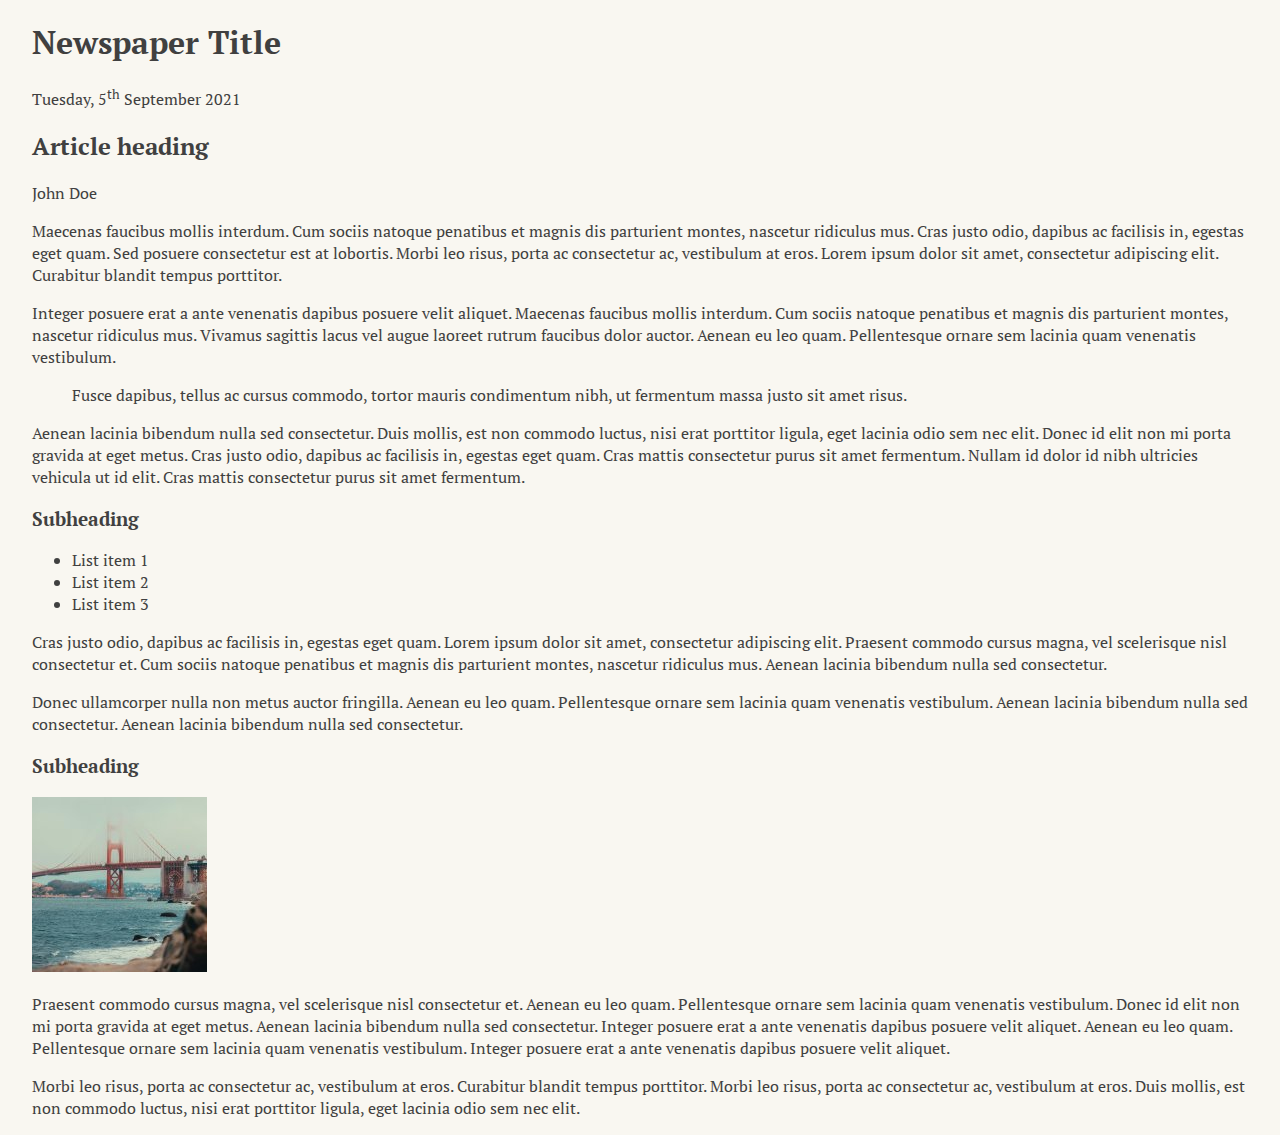
==== chapter04 - responsive web newspaper layout/index.html @ 20963c90 "Chapter 4 project setup" ====
<!doctype html>

<html lang="en-US">
<head>
    <meta charset="utf-8">
    <meta content="width=device-width, initial-scale=1" name="viewport">

    <title>Chapter 4 - Creating a responsive web newspaper layout</title>

    <link href="styles.css?v=1.0" rel="stylesheet">
</head>
<body>
<h1>Newspaper Title</h1>
<div class="time">
    <time datetime="2021-09-07">Tuesday, 5<sup>th</sup> September 2021</time>
</div>
<article>
    <h2>Article heading</h2>
    <div class="author">John Doe</div>
    <p>Maecenas faucibus mollis interdum. Cum sociis natoque penatibus et magnis dis parturient montes, nascetur
        ridiculus mus. Cras justo odio, dapibus ac facilisis in, egestas eget quam. Sed posuere consectetur est at
        lobortis. Morbi leo risus, porta ac consectetur ac, vestibulum at eros. Lorem ipsum dolor sit amet, consectetur
        adipiscing elit. Curabitur blandit tempus porttitor.</p>
    <p>Integer posuere erat a ante venenatis dapibus posuere velit aliquet. Maecenas faucibus mollis interdum. Cum
        sociis natoque penatibus et magnis dis parturient montes, nascetur ridiculus mus. Vivamus sagittis lacus vel
        augue laoreet rutrum faucibus
        dolor auctor. Aenean eu leo quam. Pellentesque ornare sem lacinia quam venenatis vestibulum.</p>
    <blockquote>
        Fusce dapibus, tellus ac cursus commodo, tortor mauris condimentum nibh, ut fermentum massa justo sit amet
        risus.
    </blockquote>
    <p>Aenean lacinia bibendum nulla sed consectetur. Duis mollis, est non commodo luctus, nisi erat porttitor ligula,
        eget lacinia odio sem nec elit. Donec id elit non mi porta gravida at eget metus. Cras justo odio, dapibus ac
        facilisis in, egestas eget
        quam. Cras mattis consectetur purus sit amet fermentum. Nullam id dolor id nibh ultricies vehicula ut id elit.
        Cras mattis consectetur purus sit amet fermentum.</p>
    <h3>Subheading</h3>
    <ul>
        <li>List item 1</li>
        <li>List item 2</li>
        <li>List item 3</li>
    </ul>
    <p>Cras justo odio, dapibus ac facilisis in, egestas eget quam. Lorem ipsum dolor sit amet, consectetur adipiscing
        elit. Praesent commodo cursus magna, vel scelerisque nisl consectetur et. Cum sociis natoque penatibus et magnis
        dis parturient montes,
        nascetur ridiculus mus. Aenean lacinia bibendum nulla sed consectetur.</p>
    <p>Donec ullamcorper nulla non metus auctor fringilla. Aenean eu leo quam. Pellentesque ornare sem lacinia quam
        venenatis vestibulum. Aenean lacinia bibendum nulla sed consectetur. Aenean lacinia bibendum nulla sed
        consectetur.</p>
    <h3>Subheading</h3>
    <img alt="" src="./image.jpg"/>
    <p>Praesent commodo cursus magna, vel scelerisque nisl consectetur et. Aenean eu leo quam. Pellentesque ornare sem
        lacinia quam venenatis vestibulum. Donec id elit non mi porta gravida at eget metus. Aenean lacinia bibendum
        nulla sed consectetur. Integer
        posuere erat a ante venenatis dapibus posuere velit aliquet. Aenean eu leo quam. Pellentesque ornare sem lacinia
        quam venenatis vestibulum. Integer posuere erat a ante venenatis dapibus posuere velit aliquet.</p>
    <p>Morbi leo risus, porta ac consectetur ac, vestibulum at eros. Curabitur blandit tempus porttitor. Morbi leo
        risus, porta ac consectetur ac, vestibulum at eros. Duis mollis, est non commodo luctus, nisi erat porttitor
        ligula, eget lacinia odio sem
        nec elit.</p>
</article>
</body>
</html>
---- chapter04 - responsive web newspaper layout/styles.css ----
@import url("https://fonts.googleapis.com/css2?family=PT+Serif&display=swap");

body {
  background-color: #f9f7f1;
  font-family: "PT Serif", serif;
  color: #404040;
  padding: 0 24px;
}
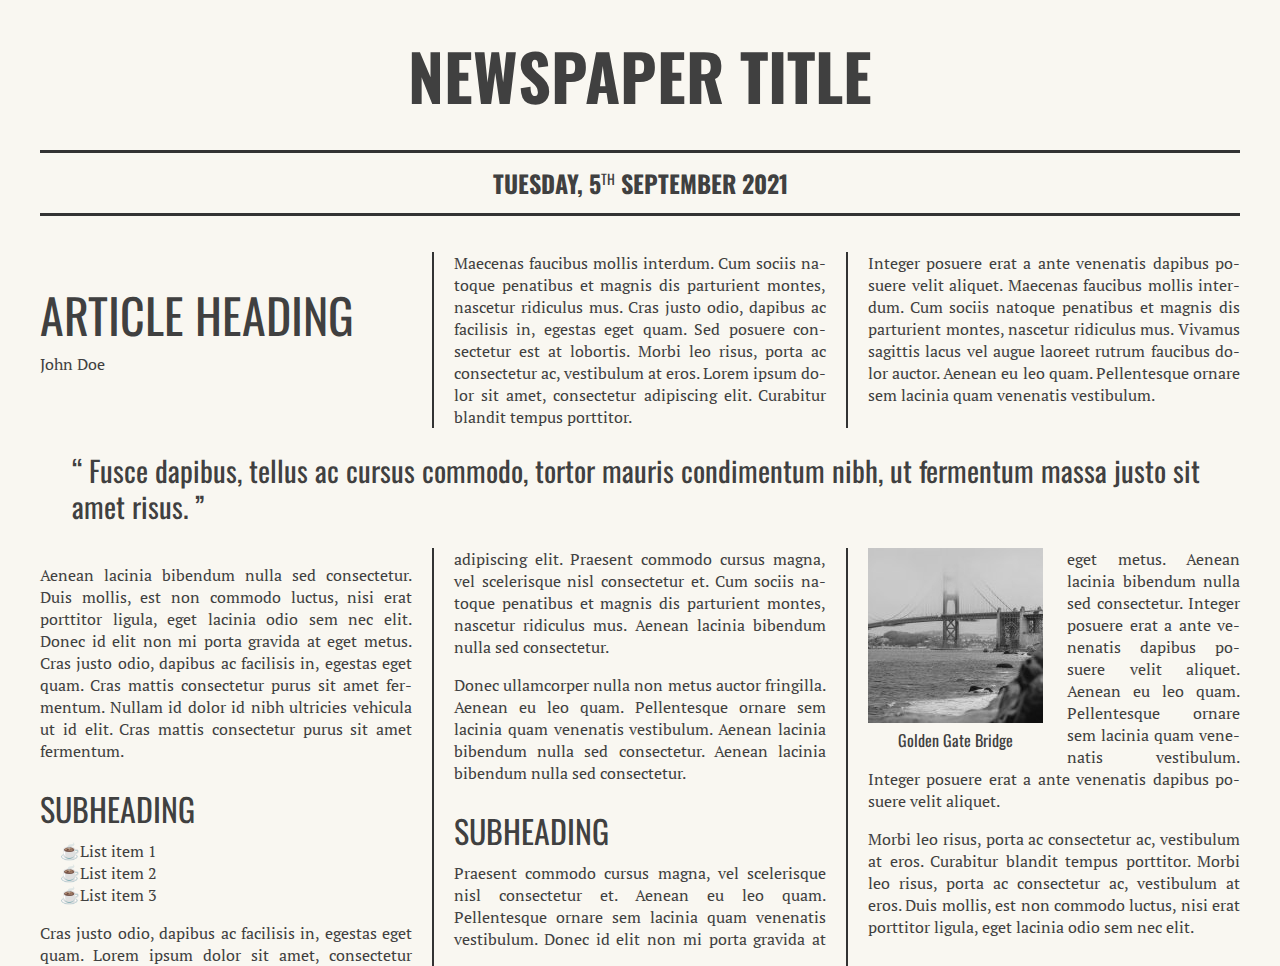
==== commit dd0a7f3e: "Applied multi column layout to the newspaper project" ====
--- a/chapter04 - responsive web newspaper layout/index.html
+++ b/chapter04 - responsive web newspaper layout/index.html
@@ -48,7 +48,10 @@
         venenatis vestibulum. Aenean lacinia bibendum nulla sed consectetur. Aenean lacinia bibendum nulla sed
         consectetur.</p>
     <h3>Subheading</h3>
-    <img alt="" src="./image.jpg"/>
+    <figure>
+        <img alt="" onerror="this.style.display='none'" src="./image.jpg"/>
+        <figcaption>Golden Gate Bridge</figcaption>
+    </figure>
     <p>Praesent commodo cursus magna, vel scelerisque nisl consectetur et. Aenean eu leo quam. Pellentesque ornare sem
         lacinia quam venenatis vestibulum. Donec id elit non mi porta gravida at eget metus. Aenean lacinia bibendum
         nulla sed consectetur. Integer
--- a/chapter04 - responsive web newspaper layout/styles.css
+++ b/chapter04 - responsive web newspaper layout/styles.css
@@ -1,8 +1,102 @@
-@import url("https://fonts.googleapis.com/css2?family=PT+Serif&display=swap");
+@import url("https://fonts.googleapis.com/css2?family=Oswald:wght@400;700&family=PT+Serif&display=swap");
+
+html {
+  background-color: #f9f7f1;
+}
 
 body {
-  background-color: #f9f7f1;
   font-family: "PT Serif", serif;
+  max-width: 1200px;
+  margin: 0 auto;
   color: #404040;
   padding: 0 24px;
 }
+
+h1 {
+  font: 700 4rem/1 "Oswald", sans-serif;
+  text-transform: uppercase;
+  text-align: center;
+}
+
+h2 {
+  font: 3rem/.95 "Oswald", sans-serif;
+  text-transform: uppercase;
+  margin-bottom: 16px;
+}
+
+h3 {
+  font: 2rem/.95 "Oswald", sans-serif;
+  text-transform: uppercase;
+  margin-bottom: 12px;
+}
+
+time {
+  font: 700 1.5rem "Oswald", sans-serif;
+  text-align: center;
+  text-transform: uppercase;
+
+  border-top: 3px solid #333333;
+  border-bottom: 3px solid #333333;
+  padding: 12px 0;
+
+  display: block;
+}
+
+time sup {
+  font-size: .875rem;
+  font-weight: normal;
+}
+
+blockquote {
+  font: 1.8rem/1.25 "Oswald", sans-serif;
+  margin: 1.5rem 2rem;
+}
+
+blockquote::before { content: open-quote; }
+
+blockquote::after { content: close-quote; }
+
+@counter-style hot-emoji {
+  system: cyclic;
+  symbols: "☕";
+  suffix: "";
+}
+
+article ul {
+  list-style-type: hot-emoji;
+}
+
+img { filter: grayscale(100%) }
+
+figure {
+  margin: 0 0 12px 0;
+  text-align: center;
+  break-inside: avoid;
+}
+
+figcaption {
+  font-family: "Oswald", sans-serif;
+}
+
+@media (min-width: 955px) {
+  article {
+    margin-top: 36px;
+    column-count: 3;
+    column-gap: 42px;
+    column-rule: 2px solid #333333;
+  }
+
+  p {
+    text-align: justify;
+    hyphens: auto;
+  }
+
+  blockquote {
+    column-span: all;
+  }
+
+  figure {
+    float: left;
+    margin-right: 24px;
+  }
+}
